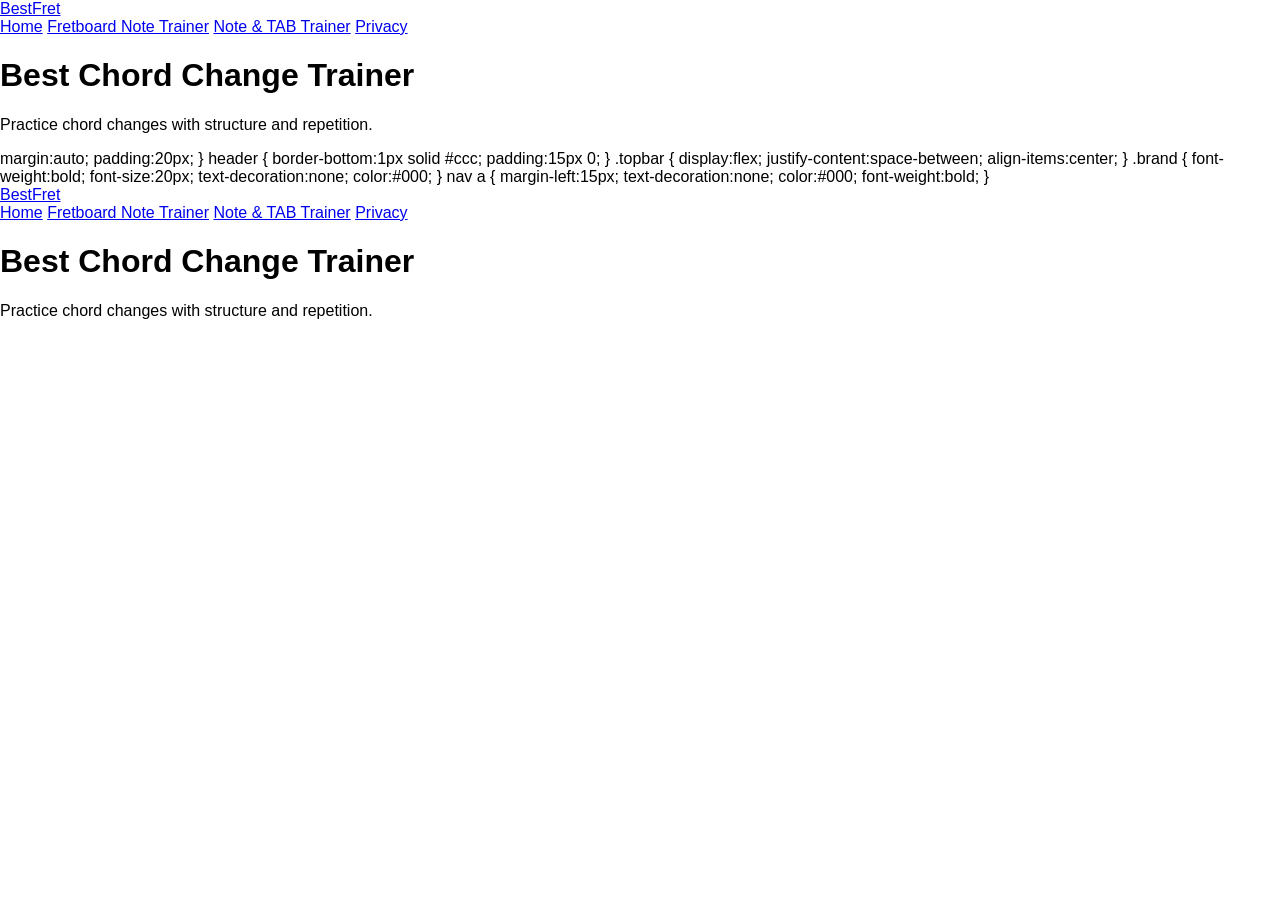
==== chord-change-trainer.html @ 016d5042 "Refactor HTML structure and styling" ====
<!DOCTYPE html>
<html lang="en">
<head>
  <meta charset="UTF-8" />
  <meta name="viewport" content="width=device-width, initial-scale=1.0" />
  <title>Best Chord Change Trainer | BestFret</title>

  <style>
    body { margin:0; font-family:Arial; }
    .wrap { max-width:900px; <!DOCTYPE html>
<html lang="en">
<head>
  <meta charset="UTF-8" />
  <meta name="viewport" content="width=device-width, initial-scale=1.0" />
  <title>Best Chord Change Trainer | BestFret</title>

  <style>
    body { margin:0; font-family:Arial; }
    .wrap { max-width:900px; margin:auto; padding:20px; }

    header {
      border-bottom:1px solid #ccc;
      padding:15px 0;
    }

    .topbar {
      display:flex;
      justify-content:space-between;
      align-items:center;
    }

    .brand {
      font-weight:bold;
      font-size:20px;
      text-decoration:none;
      color:#000;
    }

    nav a {
      margin-left:15px;
      text-decoration:none;
      color:#000;
      font-weight:bold;
    }
  </style>
</head>

<body>

<header>
  <div class="wrap topbar">
    <a class="brand" href="index.html">BestFret</a>
    <nav>
      <a href="index.html">Home</a>
      <a href="fretboard-note-trainer.html">Fretboard Note Trainer</a>
      <a href="fretboard-note-tab-trainer.html">Note & TAB Trainer</a>
      <a href="privacy.html">Privacy</a>
    </nav>
  </div>
</header>

<div class="wrap">
  <h1>Best Chord Change Trainer</h1>
  <p>Practice chord changes with structure and repetition.</p>
</div>

</body>
</html>margin:auto; padding:20px; }

    header {
      border-bottom:1px solid #ccc;
      padding:15px 0;
    }

    .topbar {
      display:flex;
      justify-content:space-between;
      align-items:center;
    }

    .brand {
      font-weight:bold;
      font-size:20px;
      text-decoration:none;
      color:#000;
    }

    nav a {
      margin-left:15px;
      text-decoration:none;
      color:#000;
      font-weight:bold;
    }
  </style>
</head>

<body>

<header>
  <div class="wrap topbar">
    <a class="brand" href="index.html">BestFret</a>
    <nav>
      <a href="index.html">Home</a>
      <a href="fretboard-note-trainer.html">Fretboard Note Trainer</a>
      <a href="fretboard-note-tab-trainer.html">Note & TAB Trainer</a>
      <a href="privacy.html">Privacy</a>
    </nav>
  </div>
</header>

<div class="wrap">
  <h1>Best Chord Change Trainer</h1>
  <p>Practice chord changes with structure and repetition.</p>
</div>

</body>
</html>
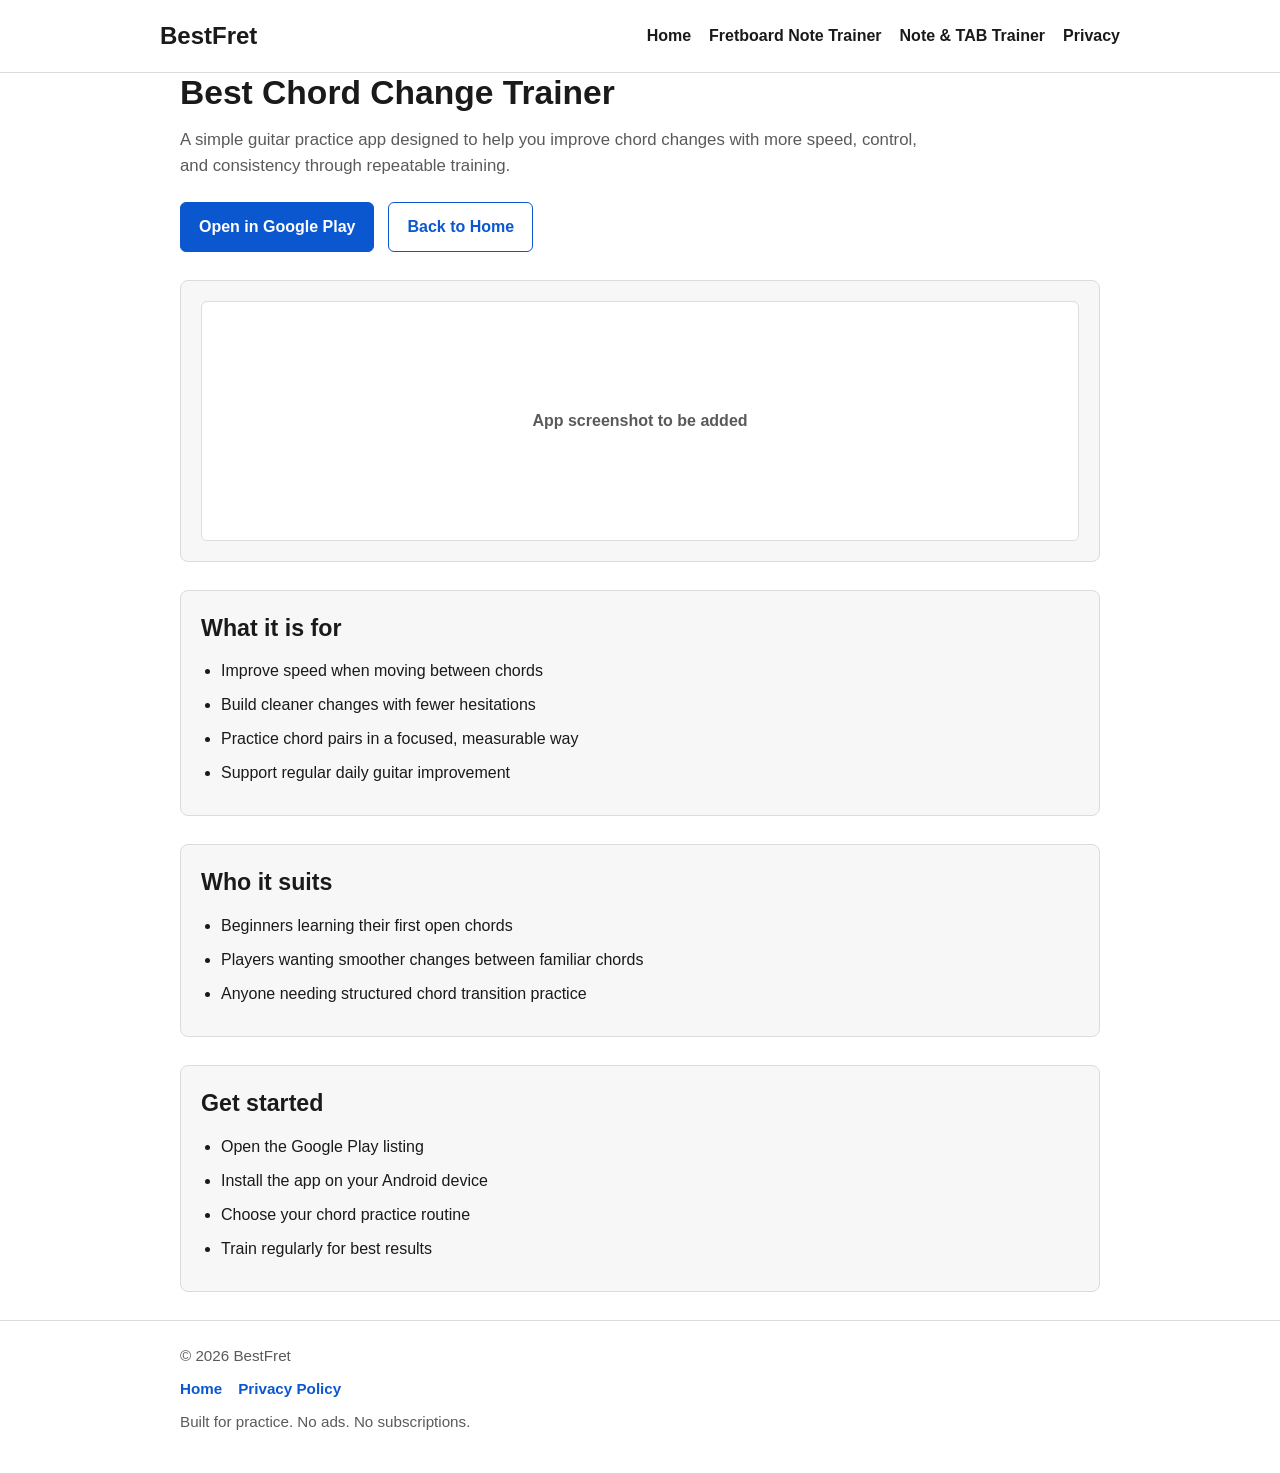
==== commit 27f8681a: "Enhance SEO and improve layout styles Added a meta description for SEO and improved styling for bett" ====
--- a/chord-change-trainer.html
+++ b/chord-change-trainer.html
@@ -4,114 +4,266 @@
   <meta charset="UTF-8" />
   <meta name="viewport" content="width=device-width, initial-scale=1.0" />
   <title>Best Chord Change Trainer | BestFret</title>
-
+  <meta
+    name="description"
+    content="Best Chord Change Trainer helps guitar players improve chord transition speed, accuracy, and consistency through simple structured practice."
+  />
   <style>
-    body { margin:0; font-family:Arial; }
-    .wrap { max-width:900px; <!DOCTYPE html>
-<html lang="en">
-<head>
-  <meta charset="UTF-8" />
-  <meta name="viewport" content="width=device-width, initial-scale=1.0" />
-  <title>Best Chord Change Trainer | BestFret</title>
-
-  <style>
-    body { margin:0; font-family:Arial; }
-    .wrap { max-width:900px; margin:auto; padding:20px; }
+    :root {
+      --bg: #ffffff;
+      --text: #1a1a1a;
+      --muted: #5a5a5a;
+      --line: #dcdcdc;
+      --accent: #0b57d0;
+      --panel: #f7f7f7;
+      --button-text: #ffffff;
+    }
+
+    * {
+      box-sizing: border-box;
+    }
+
+    body {
+      margin: 0;
+      font-family: Arial, Helvetica, sans-serif;
+      background: var(--bg);
+      color: var(--text);
+      line-height: 1.5;
+    }
+
+    a {
+      color: var(--accent);
+      text-decoration: none;
+      font-weight: 700;
+    }
+
+    a:hover {
+      text-decoration: underline;
+    }
+
+    .wrap {
+      max-width: 960px;
+      margin: 0 auto;
+      padding: 0 20px;
+    }
 
     header {
-      border-bottom:1px solid #ccc;
-      padding:15px 0;
+      border-bottom: 1px solid var(--line);
+      background: #ffffff;
     }
 
     .topbar {
-      display:flex;
-      justify-content:space-between;
-      align-items:center;
+      display: flex;
+      justify-content: space-between;
+      align-items: center;
+      gap: 20px;
+      padding: 18px 0;
+      flex-wrap: wrap;
     }
 
     .brand {
-      font-weight:bold;
-      font-size:20px;
-      text-decoration:none;
-      color:#000;
+      font-size: 1.5rem;
+      font-weight: 700;
+      color: var(--text);
+      text-decoration: none;
+    }
+
+    .brand:hover {
+      text-decoration: none;
+    }
+
+    nav {
+      display: flex;
+      gap: 18px;
+      flex-wrap: wrap;
     }
 
     nav a {
-      margin-left:15px;
-      text-decoration:none;
-      color:#000;
-      font-weight:bold;
+      color: var(--text);
+      font-weight: 600;
+    }
+
+    main {
+      padding: 42px 0 50px;
+    }
+
+    h1 {
+      margin: 0 0 14px;
+      font-size: 2.1rem;
+      line-height: 1.2;
+    }
+
+    .intro {
+      margin: 0 0 24px;
+      color: var(--muted);
+      font-size: 1.05rem;
+      max-width: 760px;
+    }
+
+    .buttons {
+      display: flex;
+      gap: 14px;
+      flex-wrap: wrap;
+      margin-bottom: 28px;
+    }
+
+    .button {
+      display: inline-block;
+      padding: 12px 18px;
+      border-radius: 6px;
+      border: 1px solid var(--accent);
+      font-weight: 700;
+      text-decoration: none;
+    }
+
+    .button.primary {
+      background: var(--accent);
+      color: var(--button-text);
+    }
+
+    .button.secondary {
+      background: #ffffff;
+      color: var(--accent);
+    }
+
+    section {
+      margin-bottom: 28px;
+    }
+
+    h2 {
+      margin: 0 0 14px;
+      font-size: 1.45rem;
+    }
+
+    .panel {
+      border: 1px solid var(--line);
+      border-radius: 8px;
+      background: var(--panel);
+      padding: 20px;
+    }
+
+    .screenshot {
+      width: 100%;
+      height: 240px;
+      border: 1px solid var(--line);
+      border-radius: 6px;
+      background: #ffffff;
+      display: flex;
+      align-items: center;
+      justify-content: center;
+      color: var(--muted);
+      font-weight: 700;
+      text-align: center;
+      padding: 12px;
+    }
+
+    ul {
+      margin: 0;
+      padding-left: 20px;
+    }
+
+    li {
+      margin-bottom: 10px;
+    }
+
+    footer {
+      border-top: 1px solid var(--line);
+      padding: 24px 0 40px;
+      color: var(--muted);
+      font-size: 0.95rem;
+    }
+
+    .footer-links {
+      display: flex;
+      gap: 16px;
+      flex-wrap: wrap;
+      margin: 10px 0;
+    }
+
+    @media (max-width: 700px) {
+      h1 {
+        font-size: 1.8rem;
+      }
     }
   </style>
 </head>
-
 <body>
-
-<header>
-  <div class="wrap topbar">
-    <a class="brand" href="index.html">BestFret</a>
-    <nav>
-      <a href="index.html">Home</a>
-      <a href="fretboard-note-trainer.html">Fretboard Note Trainer</a>
-      <a href="fretboard-note-tab-trainer.html">Note & TAB Trainer</a>
-      <a href="privacy.html">Privacy</a>
-    </nav>
-  </div>
-</header>
-
-<div class="wrap">
-  <h1>Best Chord Change Trainer</h1>
-  <p>Practice chord changes with structure and repetition.</p>
-</div>
-
-</body>
-</html>margin:auto; padding:20px; }
-
-    header {
-      border-bottom:1px solid #ccc;
-      padding:15px 0;
-    }
-
-    .topbar {
-      display:flex;
-      justify-content:space-between;
-      align-items:center;
-    }
-
-    .brand {
-      font-weight:bold;
-      font-size:20px;
-      text-decoration:none;
-      color:#000;
-    }
-
-    nav a {
-      margin-left:15px;
-      text-decoration:none;
-      color:#000;
-      font-weight:bold;
-    }
-  </style>
-</head>
-
-<body>
-
-<header>
-  <div class="wrap topbar">
-    <a class="brand" href="index.html">BestFret</a>
-    <nav>
-      <a href="index.html">Home</a>
-      <a href="fretboard-note-trainer.html">Fretboard Note Trainer</a>
-      <a href="fretboard-note-tab-trainer.html">Note & TAB Trainer</a>
-      <a href="privacy.html">Privacy</a>
-    </nav>
-  </div>
-</header>
-
-<div class="wrap">
-  <h1>Best Chord Change Trainer</h1>
-  <p>Practice chord changes with structure and repetition.</p>
-</div>
-
+  <header>
+    <div class="wrap topbar">
+      <a class="brand" href="index.html">BestFret</a>
+      <nav>
+        <a href="index.html">Home</a>
+        <a href="fretboard-note-trainer.html">Fretboard Note Trainer</a>
+        <a href="fretboard-note-tab-trainer.html">Note &amp; TAB Trainer</a>
+        <a href="privacy.html">Privacy</a>
+      </nav>
+    </div>
+  </header>
+
+  <main class="wrap">
+    <section>
+      <h1>Best Chord Change Trainer</h1>
+      <p class="intro">
+        A simple guitar practice app designed to help you improve chord changes
+        with more speed, control, and consistency through repeatable training.
+      </p>
+      <div class="buttons">
+        <a class="button primary" href="https://play.google.com/store/apps/details?id=com.bestfret.chordchangetrainer">Open in Google Play</a>
+        <a class="button secondary" href="index.html">Back to Home</a>
+      </div>
+    </section>
+
+    <section>
+      <div class="panel">
+        <div class="screenshot">App screenshot to be added</div>
+      </div>
+    </section>
+
+    <section>
+      <div class="panel">
+        <h2>What it is for</h2>
+        <ul>
+          <li>Improve speed when moving between chords</li>
+          <li>Build cleaner changes with fewer hesitations</li>
+          <li>Practice chord pairs in a focused, measurable way</li>
+          <li>Support regular daily guitar improvement</li>
+        </ul>
+      </div>
+    </section>
+
+    <section>
+      <div class="panel">
+        <h2>Who it suits</h2>
+        <ul>
+          <li>Beginners learning their first open chords</li>
+          <li>Players wanting smoother changes between familiar chords</li>
+          <li>Anyone needing structured chord transition practice</li>
+        </ul>
+      </div>
+    </section>
+
+    <section>
+      <div class="panel">
+        <h2>Get started</h2>
+        <ul>
+          <li>Open the Google Play listing</li>
+          <li>Install the app on your Android device</li>
+          <li>Choose your chord practice routine</li>
+          <li>Train regularly for best results</li>
+        </ul>
+      </div>
+    </section>
+  </main>
+
+  <footer>
+    <div class="wrap">
+      <div>© 2026 BestFret</div>
+      <div class="footer-links">
+        <a href="index.html">Home</a>
+        <a href="privacy.html">Privacy Policy</a>
+      </div>
+      <div>Built for practice. No ads. No subscriptions.</div>
+    </div>
+  </footer>
 </body>
 </html>
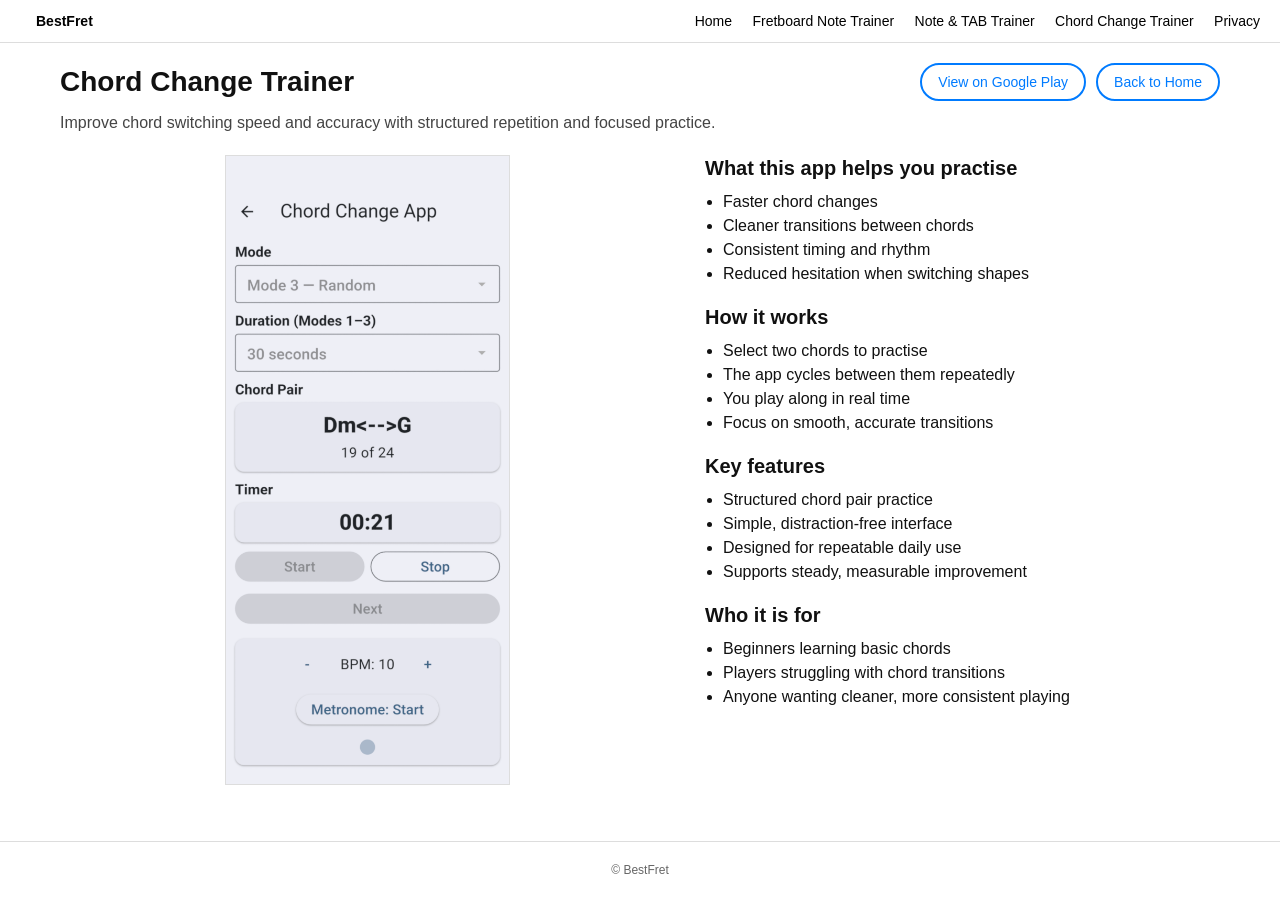
==== commit 49f04dab: "replace google verification tag" ====
--- a/chord-change-trainer.html
+++ b/chord-change-trainer.html
@@ -1,269 +1,210 @@
 <!DOCTYPE html>
 <html lang="en">
 <head>
-  <meta charset="UTF-8" />
-  <meta name="viewport" content="width=device-width, initial-scale=1.0" />
-  <title>Best Chord Change Trainer | BestFret</title>
-  <meta
-    name="description"
-    content="Best Chord Change Trainer helps guitar players improve chord transition speed, accuracy, and consistency through simple structured practice."
-  />
+  <meta charset="UTF-8">
+  <title>Chord Change Trainer | BestFret</title>
+  <meta name="viewport" content="width=device-width, initial-scale=1.0">
+  <link rel="stylesheet" href="styles.css">
   <style>
-    :root {
-      --bg: #ffffff;
-      --text: #1a1a1a;
-      --muted: #5a5a5a;
-      --line: #dcdcdc;
-      --accent: #0b57d0;
-      --panel: #f7f7f7;
-      --button-text: #ffffff;
-    }
-
-    * {
-      box-sizing: border-box;
-    }
-
     body {
       margin: 0;
-      font-family: Arial, Helvetica, sans-serif;
-      background: var(--bg);
-      color: var(--text);
-      line-height: 1.5;
-    }
-
-    a {
-      color: var(--accent);
-      text-decoration: none;
-      font-weight: 700;
-    }
-
-    a:hover {
-      text-decoration: underline;
-    }
-
-    .wrap {
-      max-width: 960px;
-      margin: 0 auto;
-      padding: 0 20px;
+      font-family: Arial, sans-serif;
+      background: #ffffff;
+      color: #111;
     }
 
     header {
-      border-bottom: 1px solid var(--line);
-      background: #ffffff;
-    }
-
-    .topbar {
+      padding: 10px 20px;
+      border-bottom: 1px solid #ddd;
       display: flex;
       justify-content: space-between;
       align-items: center;
-      gap: 20px;
-      padding: 18px 0;
+    }
+
+    header a {
+      text-decoration: none;
+      color: black;
+      margin-left: 16px;
+      font-size: 14px;
+    }
+
+    .container {
+      max-width: 1200px;
+      margin: 0 auto;
+      padding: 20px;
+    }
+
+    .title-row {
+      display: flex;
+      justify-content: space-between;
+      align-items: center;
       flex-wrap: wrap;
-    }
-
-    .brand {
-      font-size: 1.5rem;
-      font-weight: 700;
-      color: var(--text);
+      gap: 10px;
+    }
+
+    h1 {
+      font-size: 28px;
+      margin: 0;
+    }
+
+    .top-buttons {
+      display: flex;
+      gap: 10px;
+    }
+
+    .top-buttons a {
+      padding: 8px 16px;
+      border: 2px solid #007BFF;
+      border-radius: 20px;
       text-decoration: none;
-    }
-
-    .brand:hover {
-      text-decoration: none;
-    }
-
-    nav {
-      display: flex;
-      gap: 18px;
+      color: #007BFF;
+      font-size: 14px;
+    }
+
+    .subtitle {
+      font-size: 16px;
+      color: #444;
+      margin: 10px 0 20px;
+      line-height: 1.5;
+    }
+
+    .content {
+      display: flex;
+      gap: 30px;
+      align-items: flex-start;
       flex-wrap: wrap;
     }
 
-    nav a {
-      color: var(--text);
-      font-weight: 600;
-    }
-
-    main {
-      padding: 42px 0 50px;
-    }
-
-    h1 {
-      margin: 0 0 14px;
-      font-size: 2.1rem;
-      line-height: 1.2;
-    }
-
-    .intro {
-      margin: 0 0 24px;
-      color: var(--muted);
-      font-size: 1.05rem;
-      max-width: 760px;
-    }
-
-    .buttons {
-      display: flex;
-      gap: 14px;
-      flex-wrap: wrap;
-      margin-bottom: 28px;
-    }
-
-    .button {
-      display: inline-block;
-      padding: 12px 18px;
-      border-radius: 6px;
-      border: 1px solid var(--accent);
-      font-weight: 700;
-      text-decoration: none;
-    }
-
-    .button.primary {
-      background: var(--accent);
-      color: var(--button-text);
-    }
-
-    .button.secondary {
-      background: #ffffff;
-      color: var(--accent);
-    }
-
-    section {
-      margin-bottom: 28px;
-    }
-
-    h2 {
-      margin: 0 0 14px;
-      font-size: 1.45rem;
-    }
-
-    .panel {
-      border: 1px solid var(--line);
-      border-radius: 8px;
-      background: var(--panel);
+    .image-column {
+      flex: 1 1 500px;
+      text-align: center;
+    }
+
+    .image-column img {
+      max-height: 70vh;
+      max-width: 100%;
+      height: auto;
+      border: 1px solid #ddd;
+    }
+
+    .text-column {
+      flex: 1 1 400px;
+    }
+
+    .section {
+      margin-bottom: 18px;
+    }
+
+    .section h2 {
+      font-size: 20px;
+      margin: 0 0 8px;
+    }
+
+    .section ul {
+      margin: 0;
+      padding-left: 18px;
+      line-height: 1.5;
+    }
+
+    footer {
+      text-align: center;
       padding: 20px;
-    }
-
-    .screenshot {
-      width: 100%;
-      height: 240px;
-      border: 1px solid var(--line);
-      border-radius: 6px;
-      background: #ffffff;
-      display: flex;
-      align-items: center;
-      justify-content: center;
-      color: var(--muted);
-      font-weight: 700;
-      text-align: center;
-      padding: 12px;
-    }
-
-    ul {
-      margin: 0;
-      padding-left: 20px;
-    }
-
-    li {
-      margin-bottom: 10px;
-    }
-
-    footer {
-      border-top: 1px solid var(--line);
-      padding: 24px 0 40px;
-      color: var(--muted);
-      font-size: 0.95rem;
-    }
-
-    .footer-links {
-      display: flex;
-      gap: 16px;
-      flex-wrap: wrap;
-      margin: 10px 0;
-    }
-
-    @media (max-width: 700px) {
-      h1 {
-        font-size: 1.8rem;
+      font-size: 12px;
+      color: #666;
+      border-top: 1px solid #ddd;
+      margin-top: 30px;
+    }
+
+    @media (max-width: 800px) {
+      .content {
+        flex-direction: column;
       }
     }
   </style>
 </head>
 <body>
-  <header>
-    <div class="wrap topbar">
-      <a class="brand" href="index.html">BestFret</a>
-      <nav>
-        <a href="index.html">Home</a>
-        <a href="fretboard-note-trainer.html">Fretboard Note Trainer</a>
-        <a href="fretboard-note-tab-trainer.html">Note &amp; TAB Trainer</a>
-        <a href="privacy.html">Privacy</a>
-      </nav>
+
+<header>
+  <div><a href="index.html"><strong>BestFret</strong></a></div>
+  <div>
+    <a href="index.html">Home</a>
+    <a href="fretboard-note-trainer.html">Fretboard Note Trainer</a>
+    <a href="fretboard-note-tab-trainer.html">Note & TAB Trainer</a>
+    <a href="chord-change-trainer.html">Chord Change Trainer</a>
+    <a href="privacy.html">Privacy</a>
+  </div>
+</header>
+
+<div class="container">
+
+  <div class="title-row">
+    <h1>Chord Change Trainer</h1>
+    <div class="top-buttons">
+      <a href="https://play.google.com/store/apps/details?id=com.bestfret.chordchangetrainer">View on Google Play</a>
+      <a href="index.html">Back to Home</a>
     </div>
-  </header>
-
-  <main class="wrap">
-    <section>
-      <h1>Best Chord Change Trainer</h1>
-      <p class="intro">
-        A simple guitar practice app designed to help you improve chord changes
-        with more speed, control, and consistency through repeatable training.
-      </p>
-      <div class="buttons">
-        <a class="button primary" href="https://play.google.com/store/apps/details?id=com.bestfret.chordchangetrainer">Open in Google Play</a>
-        <a class="button secondary" href="index.html">Back to Home</a>
-      </div>
-    </section>
-
-    <section>
-      <div class="panel">
-        <div class="screenshot">App screenshot to be added</div>
-      </div>
-    </section>
-
-    <section>
-      <div class="panel">
-        <h2>What it is for</h2>
-        <ul>
-          <li>Improve speed when moving between chords</li>
-          <li>Build cleaner changes with fewer hesitations</li>
-          <li>Practice chord pairs in a focused, measurable way</li>
-          <li>Support regular daily guitar improvement</li>
-        </ul>
-      </div>
-    </section>
-
-    <section>
-      <div class="panel">
-        <h2>Who it suits</h2>
-        <ul>
-          <li>Beginners learning their first open chords</li>
-          <li>Players wanting smoother changes between familiar chords</li>
-          <li>Anyone needing structured chord transition practice</li>
-        </ul>
-      </div>
-    </section>
-
-    <section>
-      <div class="panel">
-        <h2>Get started</h2>
-        <ul>
-          <li>Open the Google Play listing</li>
-          <li>Install the app on your Android device</li>
-          <li>Choose your chord practice routine</li>
-          <li>Train regularly for best results</li>
-        </ul>
-      </div>
-    </section>
-  </main>
-
-  <footer>
-    <div class="wrap">
-      <div>© 2026 BestFret</div>
-      <div class="footer-links">
-        <a href="index.html">Home</a>
-        <a href="privacy.html">Privacy Policy</a>
-      </div>
-      <div>Built for practice. No ads. No subscriptions.</div>
+  </div>
+
+  <div class="subtitle">
+    Improve chord switching speed and accuracy with structured repetition and focused practice.
+  </div>
+
+  <div class="content">
+
+    <div class="image-column">
+      <img src="images/chord-change-trainer-page.png" alt="Chord Change Trainer screenshot">
     </div>
-  </footer>
+
+    <div class="text-column">
+
+      <div class="section">
+        <h2>What this app helps you practise</h2>
+        <ul>
+          <li>Faster chord changes</li>
+          <li>Cleaner transitions between chords</li>
+          <li>Consistent timing and rhythm</li>
+          <li>Reduced hesitation when switching shapes</li>
+        </ul>
+      </div>
+
+      <div class="section">
+        <h2>How it works</h2>
+        <ul>
+          <li>Select two chords to practise</li>
+          <li>The app cycles between them repeatedly</li>
+          <li>You play along in real time</li>
+          <li>Focus on smooth, accurate transitions</li>
+        </ul>
+      </div>
+
+      <div class="section">
+        <h2>Key features</h2>
+        <ul>
+          <li>Structured chord pair practice</li>
+          <li>Simple, distraction-free interface</li>
+          <li>Designed for repeatable daily use</li>
+          <li>Supports steady, measurable improvement</li>
+        </ul>
+      </div>
+
+      <div class="section">
+        <h2>Who it is for</h2>
+        <ul>
+          <li>Beginners learning basic chords</li>
+          <li>Players struggling with chord transitions</li>
+          <li>Anyone wanting cleaner, more consistent playing</li>
+        </ul>
+      </div>
+
+    </div>
+
+  </div>
+
+</div>
+
+<footer>
+  © BestFret
+</footer>
+
 </body>
-</html>
+</html>
--- a/styles.css
+++ b/styles.css
@@ -0,0 +1,162 @@
+* {
+  box-sizing: border-box;
+}
+
+body {
+  margin: 0;
+  font-family: Arial, sans-serif;
+  color: #111;
+  background: #ffffff;
+  line-height: 1.35;
+}
+
+.container {
+  max-width: 1600px;
+  margin: 0 auto;
+  padding: 0 20px;
+}
+
+.site-header {
+  border-bottom: 1px solid #dddddd;
+}
+
+.header-inner {
+  display: flex;
+  justify-content: space-between;
+  align-items: center;
+  gap: 20px;
+  padding: 12px 0;
+}
+
+.site-title {
+  font-size: 22px;
+  font-weight: 700;
+  white-space: nowrap;
+}
+
+.site-nav {
+  display: flex;
+  flex-wrap: wrap;
+  gap: 16px;
+}
+
+.site-nav a {
+  color: #111;
+  text-decoration: none;
+  font-size: 14px;
+}
+
+.hero {
+  padding: 18px 0 10px;
+}
+
+.hero-inner {
+  display: flex;
+  flex-direction: column;
+  gap: 8px;
+}
+
+.hero-top {
+  display: flex;
+  justify-content: space-between;
+  align-items: center;
+  gap: 20px;
+}
+
+.hero h1 {
+  margin: 0;
+  font-size: 34px;
+  line-height: 1.15;
+}
+
+.hero-buttons {
+  display: flex;
+  gap: 10px;
+  flex-shrink: 0;
+}
+
+.button {
+  display: inline-block;
+  padding: 10px 14px;
+  background: #111;
+  color: #ffffff;
+  text-decoration: none;
+  border-radius: 6px;
+  font-size: 14px;
+  white-space: nowrap;
+}
+
+.button-secondary {
+  background: #333333;
+}
+
+.hero-text {
+  margin: 0;
+  font-size: 15px;
+  max-width: 1100px;
+}
+
+.apps-section {
+  padding: 8px 0 18px;
+}
+
+.section-heading {
+  margin-bottom: 10px;
+}
+
+.section-heading h2 {
+  margin: 0 0 2px 0;
+  font-size: 24px;
+}
+
+.section-heading p {
+  margin: 0;
+  font-size: 14px;
+}
+
+.app-grid {
+  display: grid;
+  grid-template-columns: repeat(3, minmax(0, 1fr));
+  gap: 14px;
+}
+
+.app-card {
+  border: 1px solid #dddddd;
+  padding: 8px;
+  background: #ffffff;
+}
+
+.image-link {
+  display: block;
+  text-decoration: none;
+}
+
+.app-card img {
+  display: block;
+  width: 100%;
+  height: auto;
+  margin-bottom: 6px;
+}
+
+.app-card h3 {
+  margin: 0 0 3px 0;
+  font-size: 16px;
+  line-height: 1.2;
+}
+
+.app-card p {
+  margin: 0;
+  font-size: 13px;
+  line-height: 1.3;
+}
+
+@media (max-width: 1100px) {
+  .hero-top {
+    flex-direction: column;
+    align-items: flex-start;
+  }
+
+  .app-grid {
+    grid-template-columns: 1fr;
+  }
+}
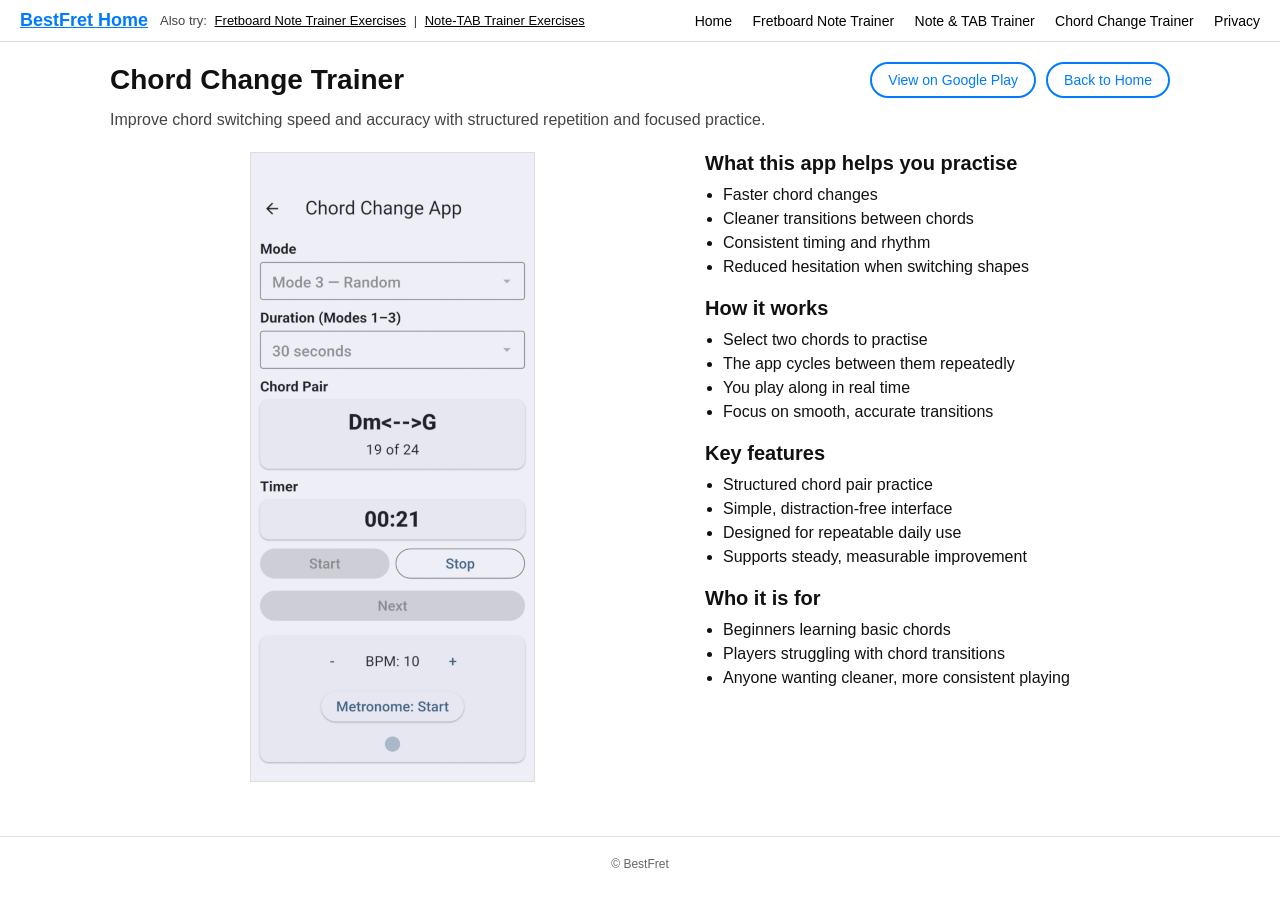
==== commit bd1d9c55: "SEO: add 'Exercises' to all app page titles" ====
--- a/chord-change-trainer.html
+++ b/chord-change-trainer.html
@@ -2,7 +2,10 @@
 <html lang="en">
 <head>
   <meta charset="UTF-8">
-  <title>Chord Change Trainer | BestFret</title>
+  <title>Chord Change Trainer Exercises App | Improve Guitar Chord Transitions | BestFret</title>
+  <meta name="description" content="Improve guitar chord changes with structured practice. This app helps you build speed, accuracy, and smooth transitions between chords.">
+  <link rel="canonical" href="https://bestfret.com/chord-change-trainer.html">
+  <meta name="robots" content="index, follow">
   <meta name="viewport" content="width=device-width, initial-scale=1.0">
   <link rel="stylesheet" href="styles.css">
   <style>
@@ -21,11 +24,39 @@
       align-items: center;
     }
 
-    header a {
+    .brand {
+      display: flex;
+      align-items: center;
+      gap: 12px;
+    }
+
+    .brand a.home-link {
+      font-size: 18px;
+      font-weight: bold;
+      color: #007BFF;
+      text-decoration: underline;
+    }
+
+    .brand span {
+      font-size: 13px;
+      color: #444;
+    }
+
+    .brand span a {
+      color: #000;
+      text-decoration: underline;
+      margin: 0 4px;
+    }
+
+    header nav a {
       text-decoration: none;
       color: black;
       margin-left: 16px;
       font-size: 14px;
+    }
+
+    header nav a:hover {
+      text-decoration: underline;
     }
 
     .container {
@@ -125,14 +156,20 @@
 <body>
 
 <header>
-  <div><a href="index.html"><strong>BestFret</strong></a></div>
-  <div>
+  <div class="brand">
+    <a class="home-link" href="index.html">BestFret Home</a>
+    <span>Also try: 
+      <a href="fretboard-note-trainer.html">Fretboard Note Trainer Exercises</a> | 
+      <a href="fretboard-note-tab-trainer.html">Note-TAB Trainer Exercises</a>
+    </span>
+  </div>
+  <nav>
     <a href="index.html">Home</a>
     <a href="fretboard-note-trainer.html">Fretboard Note Trainer</a>
     <a href="fretboard-note-tab-trainer.html">Note & TAB Trainer</a>
     <a href="chord-change-trainer.html">Chord Change Trainer</a>
     <a href="privacy.html">Privacy</a>
-  </div>
+  </nav>
 </header>
 
 <div class="container">
--- a/styles.css
+++ b/styles.css
@@ -5,124 +5,131 @@
 body {
   margin: 0;
   font-family: Arial, sans-serif;
-  color: #111;
+  color: #222222;
   background: #ffffff;
-  line-height: 1.35;
 }
 
 .container {
-  max-width: 1600px;
+  width: min(1100px, calc(100% - 32px));
   margin: 0 auto;
-  padding: 0 20px;
 }
 
 .site-header {
-  border-bottom: 1px solid #dddddd;
+  background: #1f2937;
+  color: #ffffff;
 }
 
 .header-inner {
   display: flex;
   justify-content: space-between;
   align-items: center;
-  gap: 20px;
+  gap: 16px;
   padding: 12px 0;
 }
 
 .site-title {
-  font-size: 22px;
+  font-size: 26px;
   font-weight: 700;
-  white-space: nowrap;
 }
 
 .site-nav {
   display: flex;
   flex-wrap: wrap;
-  gap: 16px;
+  gap: 12px;
 }
 
 .site-nav a {
-  color: #111;
+  color: #ffffff;
   text-decoration: none;
-  font-size: 14px;
+  font-size: 13px;
+}
+
+.site-nav a:hover {
+  text-decoration: underline;
 }
 
 .hero {
-  padding: 18px 0 10px;
+  background: #f3f4f6;
+  border-bottom: 1px solid #dddddd;
 }
 
 .hero-inner {
-  display: flex;
-  flex-direction: column;
-  gap: 8px;
+  padding: 24px 0;
 }
 
 .hero-top {
   display: flex;
   justify-content: space-between;
   align-items: center;
-  gap: 20px;
+  gap: 12px;
+  margin-bottom: 6px;
 }
 
 .hero h1 {
   margin: 0;
-  font-size: 34px;
-  line-height: 1.15;
+  font-size: 28px;
+  line-height: 1.2;
 }
 
 .hero-buttons {
   display: flex;
-  gap: 10px;
-  flex-shrink: 0;
+  gap: 8px;
+  flex-wrap: wrap;
 }
 
 .button {
   display: inline-block;
-  padding: 10px 14px;
-  background: #111;
+  padding: 8px 14px;
+  background: #2563eb;
   color: #ffffff;
   text-decoration: none;
   border-radius: 6px;
-  font-size: 14px;
-  white-space: nowrap;
+  font-size: 13px;
+}
+
+.button:hover {
+  background: #1d4ed8;
 }
 
 .button-secondary {
-  background: #333333;
+  background: #4b5563;
+}
+
+.button-secondary:hover {
+  background: #374151;
 }
 
 .hero-text {
   margin: 0;
-  font-size: 15px;
-  max-width: 1100px;
+  font-size: 14px;
+  white-space: nowrap;
+  overflow: hidden;
+  text-overflow: ellipsis;
 }
 
 .apps-section {
-  padding: 8px 0 18px;
+  padding: 24px 0 32px 0;
 }
 
 .section-heading {
-  margin-bottom: 10px;
+  margin-bottom: 14px;
 }
 
 .section-heading h2 {
-  margin: 0 0 2px 0;
-  font-size: 24px;
-}
-
-.section-heading p {
-  margin: 0;
-  font-size: 14px;
+  margin: 0 0 4px 0;
+  font-size: 18px;
+  white-space: nowrap;
 }
 
 .app-grid {
   display: grid;
   grid-template-columns: repeat(3, minmax(0, 1fr));
-  gap: 14px;
+  gap: 12px;
 }
 
 .app-card {
   border: 1px solid #dddddd;
-  padding: 8px;
+  padding: 6px;
   background: #ffffff;
 }
 
@@ -131,23 +138,46 @@
   text-decoration: none;
 }
 
-.app-card img {
+.app-image-wrap {
+  position: relative;
+  height: 340px; /* INCREASED HEIGHT */
+  overflow: hidden;
+}
+
+.app-image-wrap > img:not(.card-qr) {
+  width: 100%;
+  height: 100%;
+  object-fit: cover;
+}
+
+.card-qr {
+  position: absolute;
+  right: 8px;
+  bottom: 8px;
+  width: 64px;
+  height: 64px;
+  background: #ffffff;
+  padding: 3px;
+  border: 1px solid #cccccc;
+  border-radius: 6px;
+}
+
+.tab-qr-bottom {
   display: block;
-  width: 100%;
-  height: auto;
-  margin-bottom: 6px;
+  width: 64px;
+  height: 64px;
+  margin: 6px auto 0 auto;
 }
 
 .app-card h3 {
-  margin: 0 0 3px 0;
-  font-size: 16px;
-  line-height: 1.2;
+  margin: 0 0 2px 0;
+  font-size: 14px;
 }
 
 .app-card p {
   margin: 0;
-  font-size: 13px;
-  line-height: 1.3;
+  font-size: 12px;
+  line-height: 1.2;
 }
 
 @media (max-width: 1100px) {
@@ -159,4 +189,8 @@
   .app-grid {
     grid-template-columns: 1fr;
   }
+
+  .app-image-wrap {
+    height: 280px;
+  }
 }
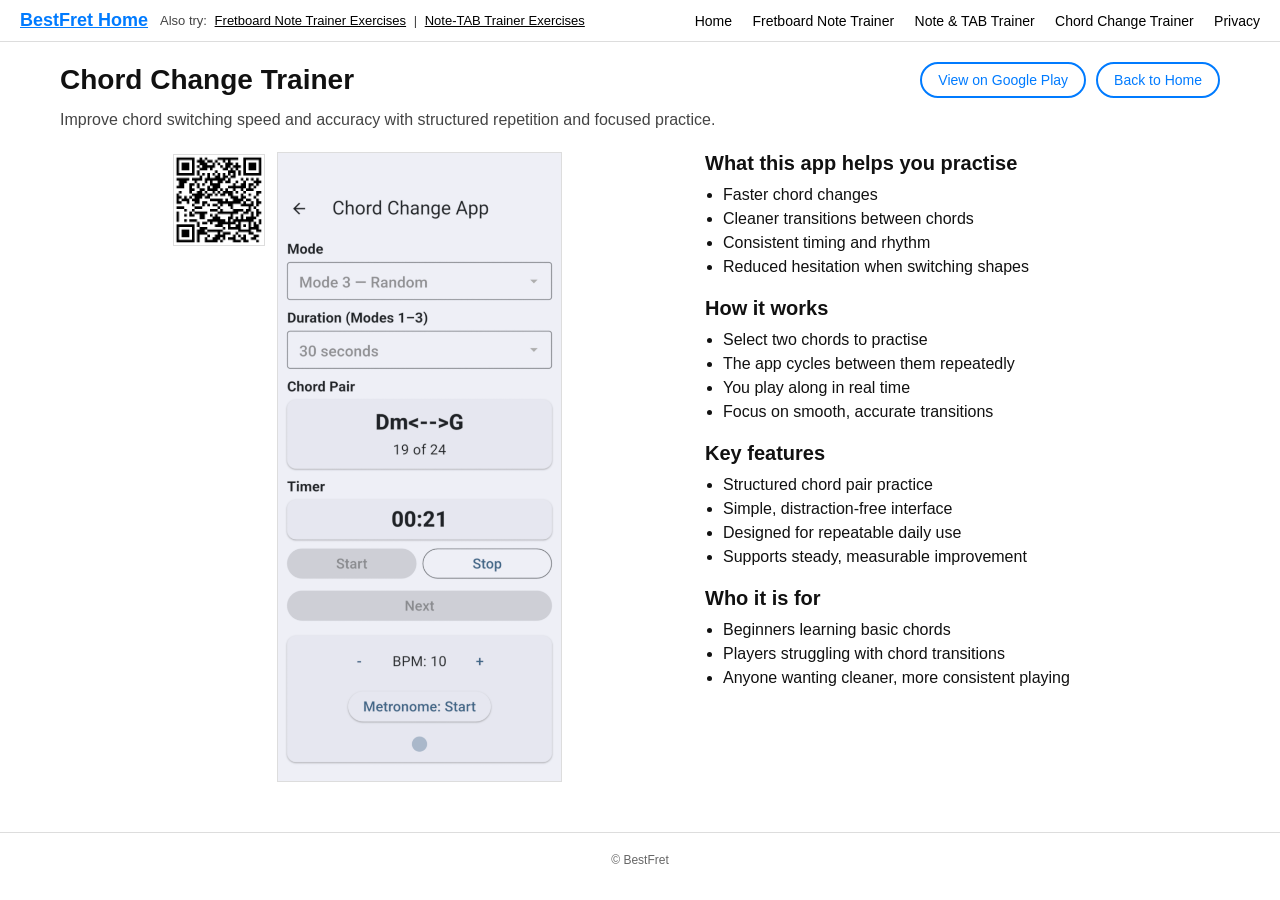
==== commit 84e29d21: "Add QR code to chord trainer page" ====
--- a/chord-change-trainer.html
+++ b/chord-change-trainer.html
@@ -111,6 +111,18 @@
       text-align: center;
     }
 
+    .image-stack {
+      display: inline-flex;
+      align-items: flex-start;
+      gap: 12px;
+    }
+
+    .image-stack .qr-inline {
+      width: 92px;
+      height: 92px;
+      margin-top: 2px;
+    }
+
     .image-column img {
       max-height: 70vh;
       max-width: 100%;
@@ -189,7 +201,10 @@
   <div class="content">
 
     <div class="image-column">
-      <img src="images/chord-change-trainer-page.png" alt="Chord Change Trainer screenshot">
+      <div class="image-stack">
+        <img class="qr-inline" src="images/qr-chord.png" alt="QR code to open Chord Change Trainer on Google Play">
+        <img src="images/chord-change-trainer-page.png" alt="Chord Change Trainer screenshot">
+      </div>
     </div>
 
     <div class="text-column">
--- a/styles.css
+++ b/styles.css
@@ -10,7 +10,7 @@
 }
 
 .container {
-  width: min(1100px, calc(100% - 32px));
+  width: min(1320px, calc(100% - 32px));
   margin: 0 auto;
 }
 
@@ -35,7 +35,7 @@
 .site-nav {
   display: flex;
   flex-wrap: wrap;
-  gap: 12px;
+  gap: 18px;
 }
 
 .site-nav a {
@@ -61,7 +61,7 @@
   display: flex;
   justify-content: space-between;
   align-items: center;
-  gap: 12px;
+  gap: 18px;
   margin-bottom: 6px;
 }
 
@@ -123,13 +123,13 @@
 
 .app-grid {
   display: grid;
-  grid-template-columns: repeat(3, minmax(0, 1fr));
-  gap: 12px;
+  grid-template-columns: repeat(3, minmax(320px, 1fr));
+  gap: 18px;
 }
 
 .app-card {
   border: 1px solid #dddddd;
-  padding: 6px;
+  padding: 4px;
   background: #ffffff;
 }
 
@@ -140,14 +140,14 @@
 
 .app-image-wrap {
   position: relative;
-  height: 340px; /* INCREASED HEIGHT */
-  overflow: hidden;
+  overflow: visible;
 }
 
 .app-image-wrap > img:not(.card-qr) {
+  display: block;
   width: 100%;
-  height: 100%;
-  object-fit: cover;
+  height: auto;
+  object-fit: contain;
 }
 
 .card-qr {
@@ -172,6 +172,10 @@
 .app-card h3 {
   margin: 0 0 2px 0;
   font-size: 14px;
+  line-height: 1.25;
+  min-height: 35px;
+  white-space: normal;
+  overflow-wrap: anywhere;
 }
 
 .app-card p {
@@ -189,8 +193,14 @@
   .app-grid {
     grid-template-columns: 1fr;
   }
-
-  .app-image-wrap {
-    height: 280px;
-  }
-}+}
+
+.qr-below {
+  text-align: center;
+  margin-top: 10px;
+}
+
+.qr-below img {
+  width: 72px;
+  height: 72px;
+}
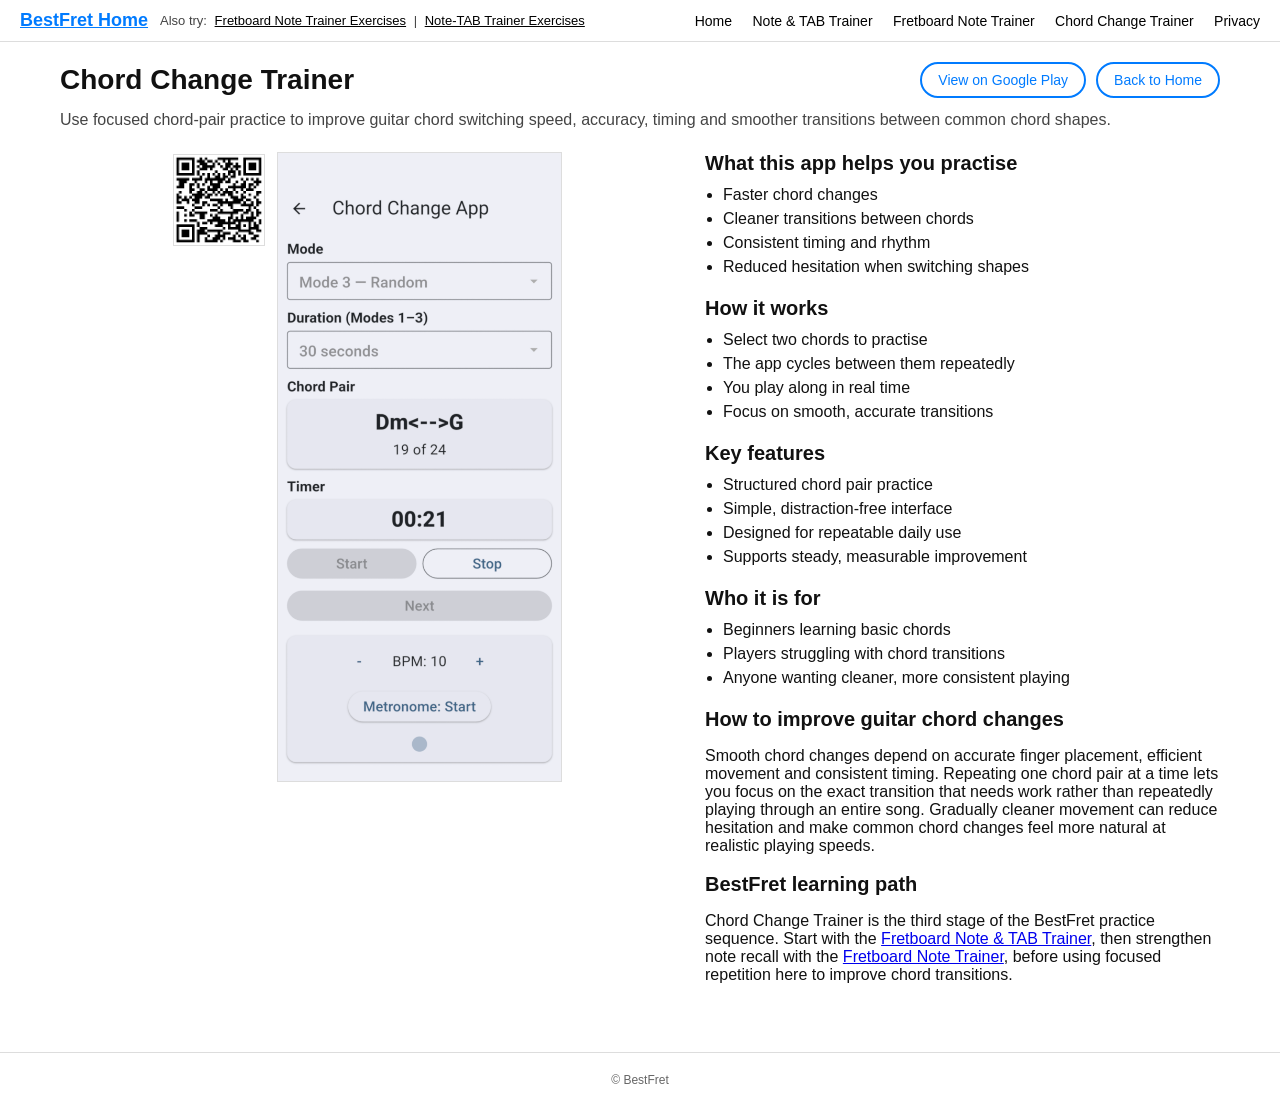
==== commit 9270f55b: "Improve BestFret SEO and learning path" ====
--- a/chord-change-trainer.html
+++ b/chord-change-trainer.html
@@ -2,9 +2,25 @@
 <html lang="en">
 <head>
   <meta charset="UTF-8">
-  <title>Chord Change Trainer Exercises App | Improve Guitar Chord Transitions | BestFret</title>
-  <meta name="description" content="Improve guitar chord changes with structured practice. This app helps you build speed, accuracy, and smooth transitions between chords.">
+  <title>Guitar Chord Change Trainer | Faster Transitions | BestFret</title>
+  <meta name="description" content="Practise faster, cleaner guitar chord changes with structured chord-pair exercises designed to improve transitions, timing and accuracy.">
   <link rel="canonical" href="https://bestfret.com/chord-change-trainer.html">
+  <meta property="og:title" content="Guitar Chord Change Trainer | BestFret">
+  <meta property="og:description" content="Practise smoother, faster guitar chord transitions with focused repeatable chord-pair exercises.">
+  <meta property="og:url" content="https://bestfret.com/chord-change-trainer.html">
+  <meta property="og:type" content="website">
+  <script type="application/ld+json">
+  {
+    "@context": "https://schema.org",
+    "@type": "MobileApplication",
+    "name": "Chord Change Trainer",
+    "operatingSystem": "Android",
+    "applicationCategory": "EducationalApplication",
+    "description": "Structured guitar chord-pair practice for improving chord transitions, timing, accuracy and consistency.",
+    "url": "https://bestfret.com/chord-change-trainer.html",
+    "installUrl": "https://play.google.com/store/apps/details?id=com.bestfret.chordchangetrainer"
+  }
+  </script>
   <meta name="robots" content="index, follow">
   <meta name="viewport" content="width=device-width, initial-scale=1.0">
   <link rel="stylesheet" href="styles.css">
@@ -169,16 +185,16 @@
 
 <header>
   <div class="brand">
-    <a class="home-link" href="index.html">BestFret Home</a>
+    <a class="home-link" href="/">BestFret Home</a>
     <span>Also try: 
       <a href="fretboard-note-trainer.html">Fretboard Note Trainer Exercises</a> | 
       <a href="fretboard-note-tab-trainer.html">Note-TAB Trainer Exercises</a>
     </span>
   </div>
   <nav>
-    <a href="index.html">Home</a>
+    <a href="/">Home</a>
+    <a href="fretboard-note-tab-trainer.html">Note &amp; TAB Trainer</a>
     <a href="fretboard-note-trainer.html">Fretboard Note Trainer</a>
-    <a href="fretboard-note-tab-trainer.html">Note & TAB Trainer</a>
     <a href="chord-change-trainer.html">Chord Change Trainer</a>
     <a href="privacy.html">Privacy</a>
   </nav>
@@ -190,13 +206,11 @@
     <h1>Chord Change Trainer</h1>
     <div class="top-buttons">
       <a href="https://play.google.com/store/apps/details?id=com.bestfret.chordchangetrainer">View on Google Play</a>
-      <a href="index.html">Back to Home</a>
+      <a href="/">Back to Home</a>
     </div>
   </div>
 
-  <div class="subtitle">
-    Improve chord switching speed and accuracy with structured repetition and focused practice.
-  </div>
+  <div class="subtitle">Use focused chord-pair practice to improve guitar chord switching speed, accuracy, timing and smoother transitions between common chord shapes.</div>
 
   <div class="content">
 
@@ -247,6 +261,25 @@
           <li>Anyone wanting cleaner, more consistent playing</li>
         </ul>
       </div>
+      <div class="section">
+        <h2>How to improve guitar chord changes</h2>
+        <p>
+          Smooth chord changes depend on accurate finger placement, efficient movement and consistent timing.
+          Repeating one chord pair at a time lets you focus on the exact transition that needs work rather than repeatedly
+          playing through an entire song. Gradually cleaner movement can reduce hesitation and make common chord changes
+          feel more natural at realistic playing speeds.
+        </p>
+      </div>
+
+      <div class="section">
+        <h2>BestFret learning path</h2>
+        <p>
+          Chord Change Trainer is the third stage of the BestFret practice sequence.
+          Start with the <a href="fretboard-note-tab-trainer.html">Fretboard Note &amp; TAB Trainer</a>,
+          then strengthen note recall with the <a href="fretboard-note-trainer.html">Fretboard Note Trainer</a>,
+          before using focused repetition here to improve chord transitions.
+        </p>
+      </div>
 
     </div>
 
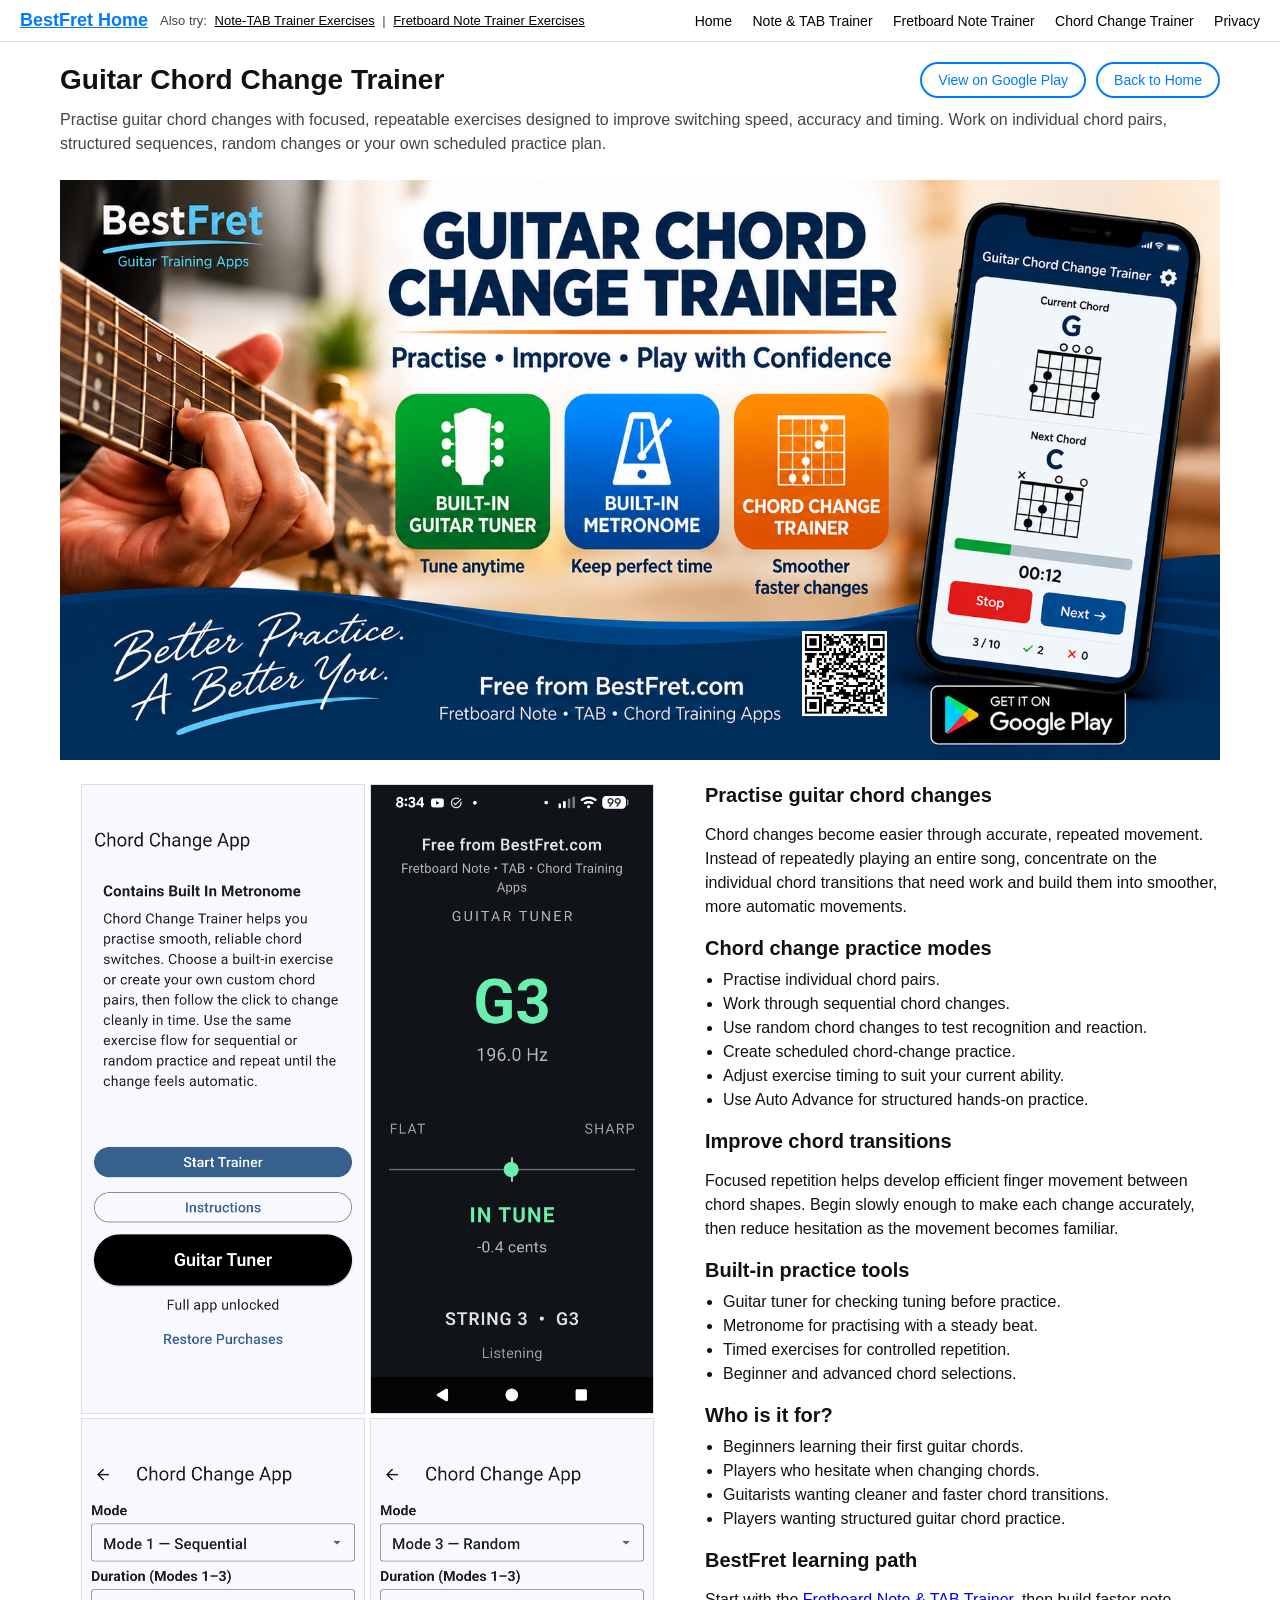
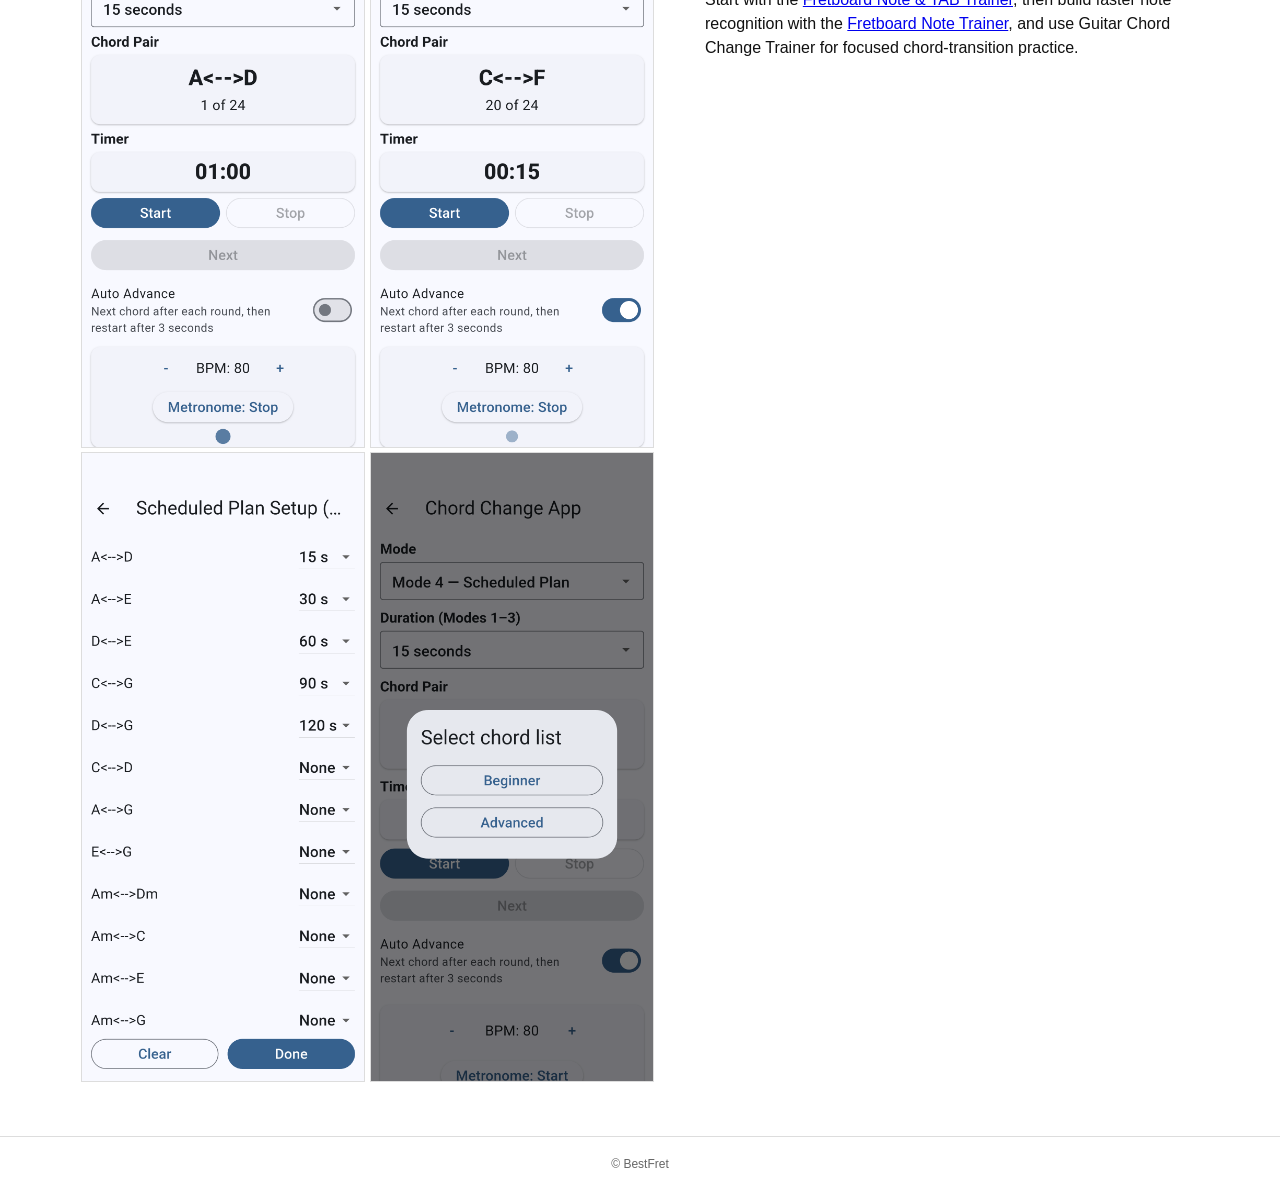
==== commit 0cc54159: "Update BestFret website app pages and graphics" ====
--- a/chord-change-trainer.html
+++ b/chord-change-trainer.html
@@ -1,29 +1,34 @@
-<!DOCTYPE html>
+﻿<!DOCTYPE html>
 <html lang="en">
 <head>
   <meta charset="UTF-8">
-  <title>Guitar Chord Change Trainer | Faster Transitions | BestFret</title>
-  <meta name="description" content="Practise faster, cleaner guitar chord changes with structured chord-pair exercises designed to improve transitions, timing and accuracy.">
+  <title>Guitar Chord Change Trainer | Chord Practice &amp; Practise | BestFret</title>
+  <meta name="description"
+        content="Practise guitar chord changes with structured chord-pair, sequential, random and scheduled exercises. Improve chord transitions, timing and accuracy.">
   <link rel="canonical" href="https://bestfret.com/chord-change-trainer.html">
   <meta property="og:title" content="Guitar Chord Change Trainer | BestFret">
-  <meta property="og:description" content="Practise smoother, faster guitar chord transitions with focused repeatable chord-pair exercises.">
+  <meta property="og:description"
+        content="Practise smoother, faster guitar chord changes with structured chord-pair, sequential, random and scheduled exercises.">
   <meta property="og:url" content="https://bestfret.com/chord-change-trainer.html">
   <meta property="og:type" content="website">
+
   <script type="application/ld+json">
   {
     "@context": "https://schema.org",
     "@type": "MobileApplication",
-    "name": "Chord Change Trainer",
+    "name": "Guitar Chord Change Trainer",
     "operatingSystem": "Android",
     "applicationCategory": "EducationalApplication",
-    "description": "Structured guitar chord-pair practice for improving chord transitions, timing, accuracy and consistency.",
+    "description": "Structured guitar chord change practice with chord-pair, sequential, random and scheduled exercises for improving transitions, timing and accuracy.",
     "url": "https://bestfret.com/chord-change-trainer.html",
     "installUrl": "https://play.google.com/store/apps/details?id=com.bestfret.chordchangetrainer"
   }
   </script>
+
   <meta name="robots" content="index, follow">
   <meta name="viewport" content="width=device-width, initial-scale=1.0">
   <link rel="stylesheet" href="styles.css">
+
   <style>
     body {
       margin: 0;
@@ -115,6 +120,16 @@
       line-height: 1.5;
     }
 
+    .hero-image {
+      margin: 24px 0;
+    }
+
+    .hero-image img {
+      display: block;
+      width: 100%;
+      height: auto;
+    }
+
     .content {
       display: flex;
       gap: 30px;
@@ -125,18 +140,6 @@
     .image-column {
       flex: 1 1 500px;
       text-align: center;
-    }
-
-    .image-stack {
-      display: inline-flex;
-      align-items: flex-start;
-      gap: 12px;
-    }
-
-    .image-stack .qr-inline {
-      width: 92px;
-      height: 92px;
-      margin-top: 2px;
     }
 
     .image-column img {
@@ -157,6 +160,10 @@
     .section h2 {
       font-size: 20px;
       margin: 0 0 8px;
+    }
+
+    .section p {
+      line-height: 1.5;
     }
 
     .section ul {
@@ -178,19 +185,30 @@
       .content {
         flex-direction: column;
       }
+
+      .title-row {
+        align-items: flex-start;
+      }
+
+      .top-buttons {
+        flex-wrap: wrap;
+      }
     }
   </style>
 </head>
+
 <body>
 
 <header>
   <div class="brand">
     <a class="home-link" href="/">BestFret Home</a>
-    <span>Also try: 
-      <a href="fretboard-note-trainer.html">Fretboard Note Trainer Exercises</a> | 
-      <a href="fretboard-note-tab-trainer.html">Note-TAB Trainer Exercises</a>
+    <span>
+      Also try:
+      <a href="fretboard-note-tab-trainer.html">Note-TAB Trainer Exercises</a> |
+      <a href="fretboard-note-trainer.html">Fretboard Note Trainer Exercises</a>
     </span>
   </div>
+
   <nav>
     <a href="/">Home</a>
     <a href="fretboard-note-tab-trainer.html">Note &amp; TAB Trainer</a>
@@ -203,81 +221,120 @@
 <div class="container">
 
   <div class="title-row">
-    <h1>Chord Change Trainer</h1>
+    <h1>Guitar Chord Change Trainer</h1>
+
     <div class="top-buttons">
-      <a href="https://play.google.com/store/apps/details?id=com.bestfret.chordchangetrainer">View on Google Play</a>
-      <a href="/">Back to Home</a>
+      <a href="https://play.google.com/store/apps/details?id=com.bestfret.chordchangetrainer">
+        View on Google Play
+      </a>
+
+      <a href="/">
+        Back to Home
+      </a>
     </div>
   </div>
 
-  <div class="subtitle">Use focused chord-pair practice to improve guitar chord switching speed, accuracy, timing and smoother transitions between common chord shapes.</div>
+  <div class="subtitle">
+    Practise guitar chord changes with focused, repeatable exercises designed to improve switching speed, accuracy and timing. Work on individual chord pairs, structured sequences, random changes or your own scheduled practice plan.
+  </div>
+
+  <div class="hero-image">
+    <img
+      src="images/New Chord Images 260923/chord-hero-FINAL-working-qr.png"
+      alt="BestFret Guitar Chord Change Trainer - practise and improve guitar chord changes">
+  </div>
 
   <div class="content">
 
     <div class="image-column">
-      <div class="image-stack">
-        <img class="qr-inline" src="images/qr-chord.png" alt="QR code to open Chord Change Trainer on Google Play">
-        <img src="images/chord-change-trainer-page.png" alt="Chord Change Trainer screenshot">
-      </div>
+
+      <img
+        src="images/New Chord Images 260923/6 - front-page.png"
+        alt="Guitar Chord Change Trainer home screen and practice guidance">
+
+      <img
+        src="images/New Chord Images 260923/5-guitar-tuner.png"
+        alt="Built-in guitar tuner in Guitar Chord Change Trainer">
+
+      <img
+        src="images/New Chord Images 260923/3-sequential.png"
+        alt="Guitar Chord Change Trainer sequential chord exercise">
+
+      <img
+        src="images/New Chord Images 260923/4-random.png"
+        alt="Guitar Chord Change Trainer random chord exercise">
+
+      <img
+        src="images/New Chord Images 260923/2-scheduled-plan.png"
+        alt="Guitar Chord Change Trainer scheduled practice plan">
+
+      <img
+        src="images/New Chord Images 260923/1-chord-list.png"
+        alt="Guitar Chord Change Trainer chord selection screen">
+
     </div>
 
     <div class="text-column">
 
       <div class="section">
-        <h2>What this app helps you practise</h2>
+        <h2>Practise guitar chord changes</h2>
+        <p>
+          Chord changes become easier through accurate, repeated movement.
+          Instead of repeatedly playing an entire song, concentrate on the
+          individual chord transitions that need work and build them into
+          smoother, more automatic movements.
+        </p>
+      </div>
+
+      <div class="section">
+        <h2>Chord change practice modes</h2>
         <ul>
-          <li>Faster chord changes</li>
-          <li>Cleaner transitions between chords</li>
-          <li>Consistent timing and rhythm</li>
-          <li>Reduced hesitation when switching shapes</li>
+          <li>Practise individual chord pairs.</li>
+          <li>Work through sequential chord changes.</li>
+          <li>Use random chord changes to test recognition and reaction.</li>
+          <li>Create scheduled chord-change practice.</li>
+          <li>Adjust exercise timing to suit your current ability.</li>
+          <li>Use Auto Advance for structured hands-on practice.</li>
         </ul>
       </div>
 
       <div class="section">
-        <h2>How it works</h2>
+        <h2>Improve chord transitions</h2>
+        <p>
+          Focused repetition helps develop efficient finger movement between
+          chord shapes. Begin slowly enough to make each change accurately,
+          then reduce hesitation as the movement becomes familiar.
+        </p>
+      </div>
+
+      <div class="section">
+        <h2>Built-in practice tools</h2>
         <ul>
-          <li>Select two chords to practise</li>
-          <li>The app cycles between them repeatedly</li>
-          <li>You play along in real time</li>
-          <li>Focus on smooth, accurate transitions</li>
+          <li>Guitar tuner for checking tuning before practice.</li>
+          <li>Metronome for practising with a steady beat.</li>
+          <li>Timed exercises for controlled repetition.</li>
+          <li>Beginner and advanced chord selections.</li>
         </ul>
       </div>
 
       <div class="section">
-        <h2>Key features</h2>
+        <h2>Who is it for?</h2>
         <ul>
-          <li>Structured chord pair practice</li>
-          <li>Simple, distraction-free interface</li>
-          <li>Designed for repeatable daily use</li>
-          <li>Supports steady, measurable improvement</li>
+          <li>Beginners learning their first guitar chords.</li>
+          <li>Players who hesitate when changing chords.</li>
+          <li>Guitarists wanting cleaner and faster chord transitions.</li>
+          <li>Players wanting structured guitar chord practice.</li>
         </ul>
-      </div>
-
-      <div class="section">
-        <h2>Who it is for</h2>
-        <ul>
-          <li>Beginners learning basic chords</li>
-          <li>Players struggling with chord transitions</li>
-          <li>Anyone wanting cleaner, more consistent playing</li>
-        </ul>
-      </div>
-      <div class="section">
-        <h2>How to improve guitar chord changes</h2>
-        <p>
-          Smooth chord changes depend on accurate finger placement, efficient movement and consistent timing.
-          Repeating one chord pair at a time lets you focus on the exact transition that needs work rather than repeatedly
-          playing through an entire song. Gradually cleaner movement can reduce hesitation and make common chord changes
-          feel more natural at realistic playing speeds.
-        </p>
       </div>
 
       <div class="section">
         <h2>BestFret learning path</h2>
         <p>
-          Chord Change Trainer is the third stage of the BestFret practice sequence.
-          Start with the <a href="fretboard-note-tab-trainer.html">Fretboard Note &amp; TAB Trainer</a>,
-          then strengthen note recall with the <a href="fretboard-note-trainer.html">Fretboard Note Trainer</a>,
-          before using focused repetition here to improve chord transitions.
+          Start with the
+          <a href="fretboard-note-tab-trainer.html">Fretboard Note &amp; TAB Trainer</a>,
+          then build faster note recognition with the
+          <a href="fretboard-note-trainer.html">Fretboard Note Trainer</a>,
+          and use Guitar Chord Change Trainer for focused chord-transition practice.
         </p>
       </div>
 
@@ -288,7 +345,7 @@
 </div>
 
 <footer>
-  © BestFret
+  &copy; BestFret
 </footer>
 
 </body>
